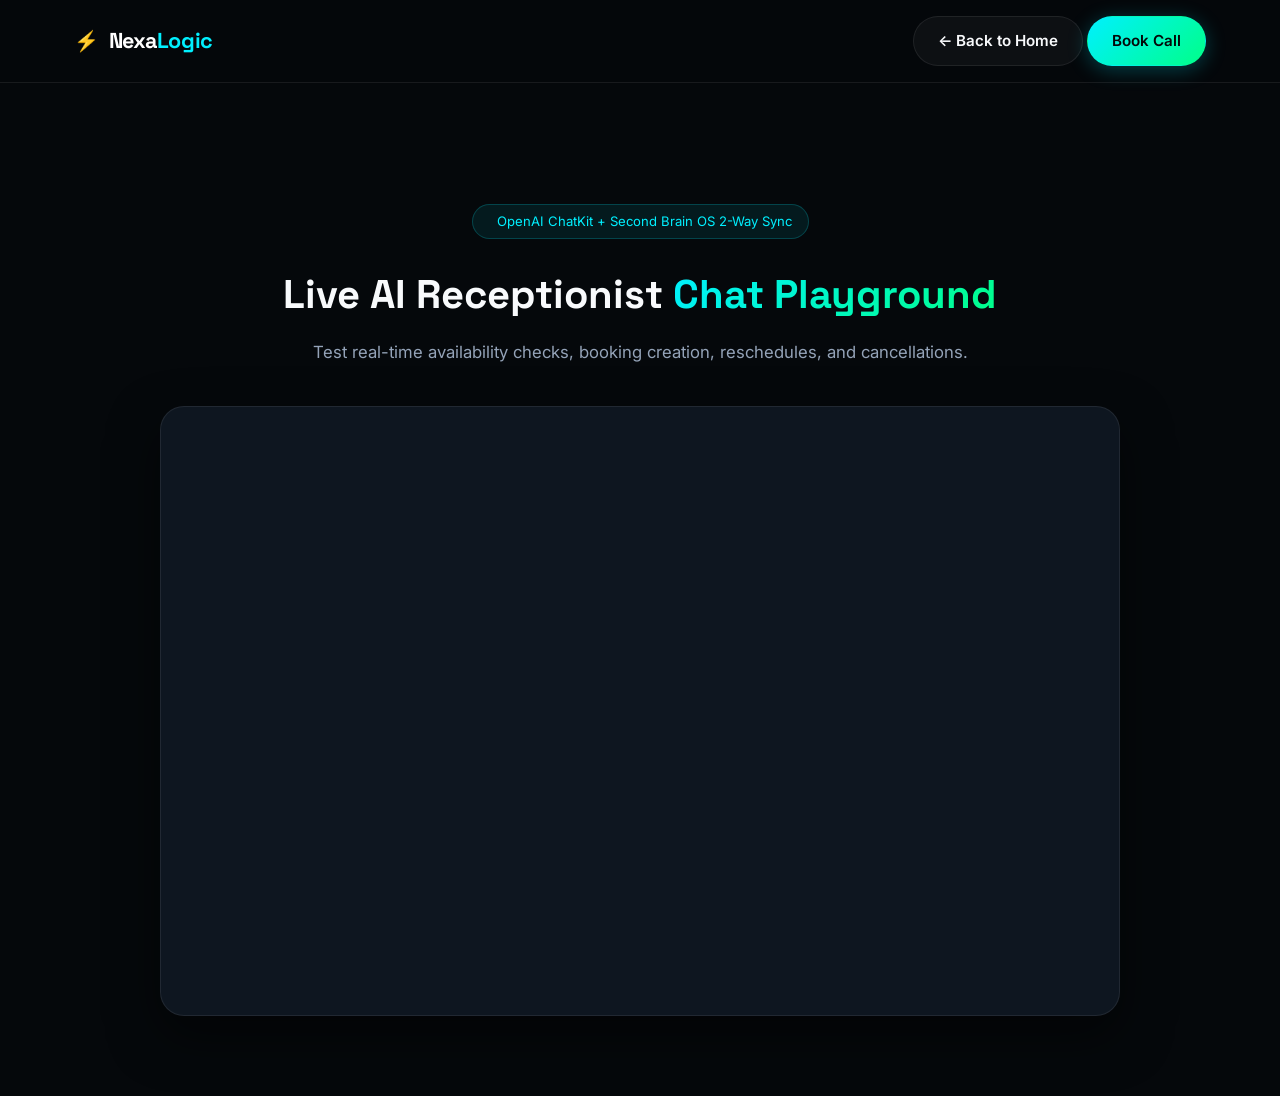
==== chatkit-demo.html @ 4ba169dd "Add files via upload" ====
<!DOCTYPE html>
<html lang="en">
<head>
  <meta charset="UTF-8">
  <meta name="viewport" content="width=device-width, initial-scale=1.0">
  <title>Nexa AI Chatbot Playground — ChatKit Demo</title>
  <link rel="preconnect" href="https://fonts.googleapis.com">
  <link rel="preconnect" href="https://fonts.gstatic.com" crossorigin>
  <link href="https://fonts.googleapis.com/css2?family=Space+Grotesk:wght@500;600;700&family=Inter:wght@400;500;600;700&display=swap" rel="stylesheet">
  <link rel="stylesheet" href="style.css">
  
  <!-- OpenAI ChatKit SDK Script (Official CDN) -->
  <script src="https://cdn.platform.openai.com/deployments/chatkit/chatkit.js" async></script>

  <style>
    .demo-page-container {
      padding: 120px 0 80px;
      max-width: 960px;
      margin: 0 auto;
    }
    .demo-header {
      text-align: center;
      margin-bottom: 40px;
    }
    .demo-header h1 {
      font-family: var(--font-display);
      font-size: 2.5rem;
      margin-bottom: 12px;
    }
    .demo-header p {
      color: var(--text-muted);
      font-size: 1.05rem;
    }
    .chatkit-wrapper {
      background: var(--bg-card);
      border: 1px solid var(--border);
      border-radius: var(--radius-l);
      padding: 24px;
      box-shadow: 0 20px 50px rgba(0, 0, 0, 0.5);
    }
    .key-info-badge {
      display: inline-flex;
      align-items: center;
      gap: 8px;
      background: rgba(0, 240, 255, 0.08);
      border: 1px solid rgba(0, 240, 255, 0.2);
      border-radius: 9999px;
      padding: 6px 16px;
      font-size: 0.82rem;
      color: var(--cyan);
      margin-bottom: 24px;
    }
  </style>
</head>
<body>

  <!-- Topbar -->
  <nav class="topbar">
    <div class="topbar-inner">
      <a href="index.html" class="brand-logo">
        <span class="logo-icon">⚡</span>
        <span class="logo-text">Nexa<span class="logo-accent">Logic</span></span>
      </a>
      <div class="nav-actions">
        <a href="index.html" class="btn btn-secondary">← Back to Home</a>
        <a href="index.html#booking" class="btn btn-primary">Book Call</a>
      </div>
    </div>
  </nav>

  <div class="container demo-page-container">
    <div class="demo-header">
      <div class="key-info-badge">
        <span class="pulse-dot"></span> OpenAI ChatKit + Second Brain OS 2-Way Sync
      </div>
      <h1>Live AI Receptionist <span class="gradient-text">Chat Playground</span></h1>
      <p>Test real-time availability checks, booking creation, reschedules, and cancellations.</p>
    </div>

    <div class="chatkit-wrapper">
      <!-- ChatKit Custom Element -->
      <openai-chatkit
        style="width: 100%; height: 560px; border-radius: 12px; display: block;"
      ></openai-chatkit>
    </div>
  </div>

  <!-- ChatKit Initialization Script -->
  <script>
    // Paste your Public Domain Key from Second Brain OS here:
    const DOMAIN_KEY = 'domain_pk_demo_mode'; 
    const API_URL = 'https://openai.secondbrainos.com/chatkit';

    const customFetch = (url, options = {}) => {
      return fetch(url, {
        ...options,
        headers: {
          ...options.headers,
          'X-Domain-Key': DOMAIN_KEY,
        },
      });
    };

    function initChatKit() {
      const kit = document.querySelector('openai-chatkit');
      if (kit && kit.setOptions) {
        kit.setOptions({
          api: {
            url: API_URL,
            domainKey: DOMAIN_KEY,
            fetch: customFetch,
          },
          theme: {
            colorScheme: 'dark',
            color: {
              accent: { primary: '#00f0ff', level: 2 },
            },
            radius: 'round',
            density: 'spacious',
          },
          startScreen: {
            greeting: 'Hi there! I am your 24/7 AI Receptionist. I can check live schedule openings, book confirmed consults, or answer questions about our automation systems.',
            prompts: [
              { label: '📅 Book a Consultation', prompt: 'I would like to book an appointment', icon: 'calendar' },
              { label: '🕒 Check Available Times', prompt: 'What times are available this week?', icon: 'clock' },
              { label: '🔄 Reschedule Meeting', prompt: 'I need to reschedule my meeting', icon: 'reload' }
            ]
          },
          composer: {
            placeholder: 'Ask about booking or services...'
          }
        });
      } else {
        setTimeout(initChatKit, 50);
      }
    }

    initChatKit();
  </script>

</body>
</html>
---- style.css ----
/* ==========================================================================
   NEXA LOGIC — LUXURY AI AGENCY STYLING SYSTEM
   Modeled after NextOn AI & Zylark Agency
   ========================================================================== */

:root {
  --bg-deep: #05080b;
  --bg-surface: #0a0f15;
  --bg-card: #0e1620;
  --bg-card-hover: #141f2c;
  
  --border: rgba(255, 255, 255, 0.08);
  --border-glow: rgba(0, 210, 255, 0.3);
  
  --cyan: #00f0ff;
  --cyan-soft: rgba(0, 240, 255, 0.12);
  --emerald: #00ff88;
  --emerald-soft: rgba(0, 255, 136, 0.12);
  --blue: #3b82f6;
  --purple: #a855f7;
  --danger: #ff4d4d;
  --danger-soft: rgba(255, 77, 77, 0.1);
  
  --text-primary: #f8fafc;
  --text-muted: #94a3b8;
  --text-dim: #64748b;
  
  --font-display: 'Space Grotesk', -apple-system, BlinkMacSystemFont, sans-serif;
  --font-body: 'Inter', -apple-system, BlinkMacSystemFont, sans-serif;
  
  --radius-s: 8px;
  --radius-m: 16px;
  --radius-l: 24px;
  --ease: cubic-bezier(0.22, 1, 0.36, 1);
}

*, *::before, *::after {
  margin: 0;
  padding: 0;
  box-sizing: border-box;
}

html {
  scroll-behavior: smooth;
}

body {
  background-color: var(--bg-deep);
  color: var(--text-primary);
  font-family: var(--font-body);
  line-height: 1.6;
  -webkit-font-smoothing: antialiased;
  overflow-x: hidden;
}

.container {
  max-width: 1180px;
  margin: 0 auto;
  padding: 0 24px;
}

/* ================= 3D Ambient Glowing Background ================= */
.ambient-bg {
  position: fixed;
  inset: 0;
  pointer-events: none;
  z-index: 0;
  overflow: hidden;
}

.orb {
  position: absolute;
  border-radius: 50%;
  filter: blur(120px);
  opacity: 0.18;
  animation: floatOrb 20s ease-in-out infinite alternate;
}

.orb-1 {
  width: 550px;
  height: 550px;
  background: var(--cyan);
  top: -100px;
  left: -100px;
  animation-duration: 18s;
}

.orb-2 {
  width: 650px;
  height: 650px;
  background: var(--emerald);
  bottom: 15%;
  right: -100px;
  animation-duration: 24s;
  animation-delay: -6s;
}

.orb-3 {
  width: 500px;
  height: 500px;
  background: var(--blue);
  top: 45%;
  left: 35%;
  animation-duration: 22s;
  animation-delay: -10s;
}

@keyframes floatOrb {
  0% { transform: translate3d(0, 0, 0) scale(1); }
  50% { transform: translate3d(60px, 80px, 0) scale(1.15); }
  100% { transform: translate3d(-50px, 120px, 0) scale(0.9); }
}

/* ================= Topbar / Navigation ================= */
.topbar {
  position: sticky;
  top: 0;
  z-index: 100;
  background: rgba(5, 8, 11, 0.85);
  backdrop-filter: blur(16px);
  border-bottom: 1px solid var(--border);
}

.topbar-inner {
  max-width: 1180px;
  margin: 0 auto;
  padding: 16px 24px;
  display: flex;
  justify-content: space-between;
  align-items: center;
}

.brand-logo {
  display: flex;
  align-items: center;
  gap: 10px;
  text-decoration: none;
  font-family: var(--font-display);
  font-weight: 700;
  font-size: 1.35rem;
  color: #fff;
  letter-spacing: -0.02em;
}

.logo-icon {
  color: var(--cyan);
  font-size: 1.25rem;
}

.logo-accent {
  color: var(--cyan);
}

.nav-links {
  display: flex;
  gap: 28px;
}

.nav-links a {
  color: var(--text-muted);
  text-decoration: none;
  font-size: 0.92rem;
  font-weight: 500;
  transition: color 0.2s ease;
}

.nav-links a:hover {
  color: var(--cyan);
}

/* ================= Buttons ================= */
.btn {
  display: inline-flex;
  align-items: center;
  justify-content: center;
  gap: 8px;
  font-family: var(--font-body);
  font-weight: 600;
  font-size: 0.95rem;
  padding: 12px 24px;
  border-radius: 9999px;
  text-decoration: none;
  cursor: pointer;
  border: 1px solid transparent;
  transition: all 0.25s var(--ease);
}

.btn-primary {
  background: linear-gradient(135deg, var(--cyan) 0%, var(--emerald) 100%);
  color: #030708;
  box-shadow: 0 4px 20px rgba(0, 240, 255, 0.25);
}

.btn-primary:hover {
  transform: translateY(-2px);
  box-shadow: 0 6px 28px rgba(0, 240, 255, 0.45);
}

.btn-secondary {
  background: rgba(255, 255, 255, 0.04);
  color: var(--text-primary);
  border: 1px solid var(--border);
}

.btn-secondary:hover {
  border-color: var(--cyan);
  color: var(--cyan);
  transform: translateY(-2px);
}

.btn-large {
  padding: 16px 32px;
  font-size: 1.05rem;
}

.btn-glow {
  position: relative;
}

.full-width {
  width: 100%;
}

/* ================= Hero Section ================= */
.hero {
  position: relative;
  z-index: 1;
  padding: 80px 0 60px;
}

.hero-grid {
  display: grid;
  grid-template-columns: 1.15fr 0.85fr;
  gap: 56px;
  align-items: center;
}

.live-badge {
  display: inline-flex;
  align-items: center;
  gap: 8px;
  background: rgba(0, 240, 255, 0.08);
  border: 1px solid rgba(0, 240, 255, 0.25);
  color: var(--cyan);
  font-family: var(--font-display);
  font-size: 0.85rem;
  font-weight: 600;
  padding: 6px 16px;
  border-radius: 9999px;
  margin-bottom: 24px;
}

.live-dot {
  width: 8px;
  height: 8px;
  background: var(--emerald);
  border-radius: 50%;
  box-shadow: 0 0 8px var(--emerald);
  animation: pulseDot 2s infinite;
}

@keyframes pulseDot {
  0%, 100% { opacity: 1; transform: scale(1); }
  50% { opacity: 0.5; transform: scale(1.3); }
}

.hero-headline {
  font-family: var(--font-display);
  font-size: clamp(2.3rem, 5vw, 3.75rem);
  font-weight: 700;
  line-height: 1.1;
  letter-spacing: -0.03em;
  margin-bottom: 24px;
}

.gradient-text {
  background: linear-gradient(135deg, var(--cyan) 0%, var(--emerald) 100%);
  -webkit-background-clip: text;
  -webkit-text-fill-color: transparent;
}

.hero-subhead {
  font-size: 1.15rem;
  color: var(--text-muted);
  max-width: 580px;
  margin-bottom: 36px;
}

.hero-cta-group {
  display: flex;
  flex-wrap: wrap;
  gap: 16px;
  margin-bottom: 32px;
}

.social-proof-strip {
  display: flex;
  align-items: center;
  gap: 14px;
  font-size: 0.88rem;
  color: var(--text-dim);
}

.avatars {
  display: flex;
  gap: 6px;
}

.avatar-dot {
  width: 12px;
  height: 12px;
  border-radius: 50%;
}

/* Hero Media Card (3D Card & Floating Badges) */
.hero-media-wrapper {
  position: relative;
}

.hero-media-card {
  position: relative;
  background: linear-gradient(160deg, var(--bg-card) 0%, var(--bg-surface) 100%);
  border: 1px solid var(--border);
  border-radius: var(--radius-l);
  padding: 32px 24px;
  box-shadow: 0 24px 60px rgba(0, 0, 0, 0.7), 0 0 40px rgba(0, 240, 255, 0.08);
}

.media-preview-box {
  display: flex;
  flex-direction: column;
  align-items: center;
  gap: 20px;
}

.soundwave-bar {
  display: flex;
  align-items: center;
  gap: 6px;
  height: 36px;
}

.wave-bar {
  width: 4px;
  height: 16px;
  background: var(--cyan);
  border-radius: 4px;
  animation: soundWave 1.2s ease-in-out infinite alternate;
}
.wave-bar:nth-child(2) { animation-delay: 0.2s; height: 28px; background: var(--emerald); }
.wave-bar:nth-child(3) { animation-delay: 0.4s; height: 36px; }
.wave-bar:nth-child(4) { animation-delay: 0.6s; height: 24px; background: var(--emerald); }
.wave-bar:nth-child(5) { animation-delay: 0.8s; height: 18px; }

@keyframes soundWave {
  0% { transform: scaleY(0.4); }
  100% { transform: scaleY(1.2); }
}

.ai-avatar-center {
  position: relative;
}

.avatar-glow {
  position: absolute;
  inset: -15px;
  background: radial-gradient(circle, rgba(0, 240, 255, 0.4), transparent 70%);
  filter: blur(10px);
}

.avatar-circle {
  position: relative;
  width: 72px;
  height: 72px;
  background: var(--bg-card-hover);
  border: 2px solid var(--cyan);
  border-radius: 50%;
  display: flex;
  align-items: center;
  justify-content: center;
  font-size: 2rem;
}

.active-call-dialogue {
  background: rgba(5, 8, 11, 0.7);
  border: 1px solid var(--border);
  border-radius: var(--radius-m);
  padding: 16px;
  text-align: center;
}

.call-badge {
  display: inline-block;
  font-size: 0.78rem;
  font-weight: 600;
  color: var(--emerald);
  margin-bottom: 8px;
  text-transform: uppercase;
}

.call-text {
  font-size: 0.9rem;
  color: var(--text-primary);
  font-style: italic;
}

/* Floating Badges */
.floating-badge {
  position: absolute;
  background: rgba(14, 22, 32, 0.9);
  backdrop-filter: blur(12px);
  border: 1px solid var(--border);
  border-radius: 9999px;
  padding: 8px 16px;
  font-size: 0.82rem;
  font-weight: 600;
  display: flex;
  align-items: center;
  gap: 8px;
  box-shadow: 0 12px 24px rgba(0, 0, 0, 0.6);
  animation: floatCard 4s ease-in-out infinite;
}

.badge-top { top: -14px; left: -20px; }
.badge-right { bottom: 60px; right: -24px; animation-delay: 1.3s; }
.badge-bottom { bottom: -16px; left: 30px; animation-delay: 2.5s; }

.dot-green { width: 7px; height: 7px; background: var(--emerald); border-radius: 50%; box-shadow: 0 0 6px var(--emerald); }
.dot-cyan { width: 7px; height: 7px; background: var(--cyan); border-radius: 50%; box-shadow: 0 0 6px var(--cyan); }
.dot-purple { width: 7px; height: 7px; background: var(--purple); border-radius: 50%; box-shadow: 0 0 6px var(--purple); }

@keyframes floatCard {
  0%, 100% { transform: translateY(0); }
  50% { transform: translateY(-8px); }
}

/* ================= Metrics Ticker ================= */
.metrics-section {
  position: relative;
  z-index: 1;
  border-top: 1px solid var(--border);
  border-bottom: 1px solid var(--border);
  background: rgba(10, 15, 21, 0.6);
  padding: 40px 0;
}

.metrics-grid {
  display: grid;
  grid-template-columns: repeat(4, 1fr);
  gap: 24px;
}

.metric-box {
  text-align: center;
}

.metric-num {
  font-family: var(--font-display);
  font-size: 2.2rem;
  font-weight: 700;
  color: var(--emerald);
  margin-bottom: 4px;
}

.metric-desc {
  font-size: 0.9rem;
  color: var(--text-muted);
}

/* ================= Section Headers ================= */
.section-badge {
  display: inline-flex;
  align-items: center;
  gap: 8px;
  font-family: var(--font-display);
  font-size: 0.8rem;
  font-weight: 600;
  text-transform: uppercase;
  letter-spacing: 0.1em;
  padding: 6px 14px;
  border-radius: 9999px;
  margin-bottom: 16px;
}

.danger-badge { background: var(--danger-soft); color: var(--danger); border: 1px solid rgba(255, 77, 77, 0.2); }
.danger-dot { width: 6px; height: 6px; background: var(--danger); border-radius: 50%; box-shadow: 0 0 6px var(--danger); }

.cyan-badge { background: var(--cyan-soft); color: var(--cyan); border: 1px solid rgba(0, 240, 255, 0.2); }
.cyan-dot { width: 6px; height: 6px; background: var(--cyan); border-radius: 50%; box-shadow: 0 0 6px var(--cyan); }

.purple-badge { background: rgba(168, 85, 247, 0.12); color: var(--purple); border: 1px solid rgba(168, 85, 247, 0.25); }
.purple-dot { width: 6px; height: 6px; background: var(--purple); border-radius: 50%; box-shadow: 0 0 6px var(--purple); }

.green-badge { background: var(--emerald-soft); color: var(--emerald); border: 1px solid rgba(0, 255, 136, 0.25); }
.green-dot { width: 6px; height: 6px; background: var(--emerald); border-radius: 50%; box-shadow: 0 0 6px var(--emerald); }

.section-title {
  font-family: var(--font-display);
  font-size: clamp(2rem, 4vw, 2.75rem);
  font-weight: 700;
  letter-spacing: -0.02em;
  line-height: 1.2;
  margin-bottom: 12px;
}

.section-subtitle {
  font-size: 1.1rem;
  color: var(--text-muted);
  max-width: 640px;
  margin-bottom: 48px;
}

/* ================= Problem Section ================= */
.problem-section {
  position: relative;
  z-index: 1;
  padding: 100px 0;
}

.problem-grid {
  display: grid;
  grid-template-columns: repeat(3, 1fr);
  gap: 24px;
}

.problem-card {
  background: var(--bg-card);
  border: 1px solid var(--border);
  border-left: 3px solid var(--danger);
  border-radius: var(--radius-m);
  padding: 32px 28px;
  transition: transform 0.3s var(--ease), border-color 0.3s ease;
}

.problem-card:hover {
  transform: translateY(-6px);
  border-color: rgba(255, 77, 77, 0.4);
}

.problem-icon {
  font-size: 2rem;
  margin-bottom: 16px;
}

.problem-card h3 {
  font-family: var(--font-display);
  font-size: 1.3rem;
  font-weight: 700;
  margin-bottom: 12px;
}

.problem-card p {
  color: var(--text-muted);
  font-size: 0.95rem;
}

/* ================= Solutions Bento Grid ================= */
.solutions-section {
  position: relative;
  z-index: 1;
  padding: 100px 0;
  background: rgba(10, 15, 21, 0.4);
}

.bento-grid {
  display: grid;
  grid-template-columns: repeat(3, 1fr);
  gap: 24px;
}

.bento-card {
  background: var(--bg-card);
  border: 1px solid var(--border);
  border-radius: var(--radius-l);
  padding: 36px 32px;
  transition: all 0.3s var(--ease);
}

.bento-card:hover {
  transform: translateY(-6px);
  border-color: var(--cyan);
  box-shadow: 0 20px 40px rgba(0, 0, 0, 0.5), 0 0 30px rgba(0, 240, 255, 0.1);
}

.bento-large {
  grid-column: span 2;
  background: linear-gradient(145deg, var(--bg-card) 0%, #121c2a 100%);
  border: 1px solid rgba(0, 240, 255, 0.2);
}

.bento-wide {
  grid-column: span 3;
}

.bento-tag {
  display: inline-block;
  font-size: 0.82rem;
  font-weight: 600;
  color: var(--cyan);
  text-transform: uppercase;
  letter-spacing: 0.05em;
  margin-bottom: 14px;
}

.bento-card h3 {
  font-family: var(--font-display);
  font-size: 1.45rem;
  font-weight: 700;
  margin-bottom: 12px;
}

.bento-card p {
  color: var(--text-muted);
  font-size: 0.98rem;
  line-height: 1.6;
}

.feature-pills {
  display: flex;
  flex-wrap: wrap;
  gap: 10px;
  margin-top: 24px;
}

.feature-pills span {
  background: rgba(255, 255, 255, 0.05);
  border: 1px solid var(--border);
  padding: 6px 14px;
  border-radius: 9999px;
  font-size: 0.85rem;
  font-weight: 500;
  color: var(--text-primary);
}

/* ================= Interactive Demo Section ================= */
.demo-section {
  position: relative;
  z-index: 1;
  padding: 100px 0;
}

.demo-widget-card {
  background: var(--bg-card);
  border: 1px solid var(--border);
  border-radius: var(--radius-l);
  overflow: hidden;
  box-shadow: 0 24px 60px rgba(0, 0, 0, 0.8);
}

.demo-tabs {
  display: flex;
  border-bottom: 1px solid var(--border);
  background: rgba(5, 8, 11, 0.7);
}

.demo-tab {
  flex: 1;
  padding: 18px 24px;
  background: none;
  border: none;
  color: var(--text-muted);
  font-family: var(--font-display);
  font-weight: 600;
  font-size: 1rem;
  cursor: pointer;
  transition: all 0.2s ease;
}

.demo-tab.active {
  color: var(--cyan);
  background: rgba(0, 240, 255, 0.06);
  border-bottom: 2px solid var(--cyan);
}

.demo-view {
  display: none;
  padding: 40px;
}

.demo-view.active {
  display: block;
}

/* Voice Simulation Box */
.voice-sim-box {
  display: flex;
  flex-direction: column;
  align-items: center;
  gap: 28px;
}

.pulse-visualizer {
  position: relative;
  width: 140px;
  height: 140px;
  display: flex;
  align-items: center;
  justify-content: center;
}

.mic-icon {
  position: relative;
  z-index: 2;
  font-size: 3rem;
}

.ring {
  position: absolute;
  border: 2px solid var(--cyan);
  border-radius: 50%;
  animation: pulseRing 3s ease-out infinite;
}

.r1 { width: 80px; height: 80px; animation-delay: 0s; }
.r2 { width: 110px; height: 110px; animation-delay: 0.8s; border-color: var(--emerald); }
.voice-audio-badge {
  font-size: 0.82rem;
  color: var(--text-dim);
  display: flex;
  align-items: center;
  gap: 8px;
  margin: 10px 0 16px;
}

.voice-quick-prompts {
  display: flex;
  flex-wrap: wrap;
  justify-content: center;
  gap: 8px;
  max-width: 680px;
  margin-bottom: 20px;
  background: rgba(10, 16, 26, 0.6);
  border: 1px dashed var(--border);
  border-radius: var(--radius-m);
  padding: 14px;
}

.voice-quick-prompts .prompt-label {
  width: 100%;
  font-size: 0.78rem;
  text-transform: uppercase;
  letter-spacing: 0.05em;
  color: var(--cyan);
  margin-bottom: 4px;
  font-weight: 600;
}

.voice-prompt-btn {
  background: var(--bg-surface);
  border: 1px solid var(--border);
  color: var(--text-muted);
  border-radius: 9999px;
  padding: 6px 14px;
  font-size: 0.84rem;
  cursor: pointer;
  transition: var(--transition);
}

.voice-prompt-btn:hover {
  background: rgba(0, 240, 255, 0.1);
  border-color: var(--cyan);
  color: #fff;
  transform: translateY(-1px);
}

.active-call {
  background: #ef4444 !important;
  box-shadow: 0 0 20px rgba(239, 68, 68, 0.5) !important;
  border-color: #ef4444 !important;
}

.pulse-visualizer.speaking .ring {
  animation-duration: 1.2s !important;
  border-color: var(--cyan) !important;
  border-width: 3px !important;
}

.ai-msg {
  color: var(--cyan);
  line-height: 1.6;
}

/* Chat Simulation Box */
.chat-window {
  height: 260px;
  overflow-y: auto;
  background: var(--bg-surface);
  border: 1px solid var(--border);
  border-radius: var(--radius-m);
  padding: 20px;
  display: flex;
  flex-direction: column;
  gap: 14px;
  margin-bottom: 16px;
}

.chat-bubble {
  max-width: 80%;
  padding: 12px 18px;
  border-radius: 14px;
  font-size: 0.95rem;
  line-height: 1.5;
}

.chat-bubble.bot {
  align-self: flex-start;
  background: var(--bg-card-hover);
  color: var(--text-primary);
  border: 1px solid var(--border);
}

.chat-bubble.user {
  align-self: flex-end;
  background: linear-gradient(135deg, var(--cyan) 0%, var(--blue) 100%);
  color: #030708;
  font-weight: 500;
}

.chat-input-bar {
  display: flex;
  gap: 12px;
}

.chat-input-bar input {
  flex: 1;
  background: var(--bg-surface);
  border: 1px solid var(--border);
  border-radius: 9999px;
  padding: 14px 22px;
  color: #fff;
  font-family: var(--font-body);
  font-size: 0.95rem;
  outline: none;
}

.chat-input-bar input:focus {
  border-color: var(--cyan);
}

.btn-send {
  background: var(--cyan);
  color: #030708;
  font-weight: 700;
  border: none;
  border-radius: 9999px;
  padding: 0 24px;
  cursor: pointer;
  transition: transform 0.2s ease;
}

.btn-send:hover {
  transform: scale(1.05);
}

/* ================= ROI Calculator ================= */
.calc-section {
  position: relative;
  z-index: 1;
  padding: 100px 0;
  background: rgba(10, 15, 21, 0.4);
}

.calc-card {
  background: var(--bg-card);
  border: 1px solid var(--border);
  border-radius: var(--radius-l);
  padding: 40px;
  display: grid;
  grid-template-columns: 1.2fr 0.8fr;
  gap: 48px;
  align-items: center;
}

.calc-group {
  margin-bottom: 28px;
}

.calc-label-row {
  display: flex;
  justify-content: space-between;
  margin-bottom: 12px;
  font-weight: 600;
}

.calc-highlight {
  color: var(--cyan);
  font-family: var(--font-display);
  font-size: 1.15rem;
}

input[type="range"] {
  width: 100%;
  accent-color: var(--cyan);
  cursor: pointer;
}

.calc-results {
  display: flex;
  flex-direction: column;
  gap: 20px;
}

.result-item {
  background: var(--bg-surface);
  border: 1px solid var(--border);
  border-radius: var(--radius-m);
  padding: 20px;
  text-align: center;
}

.highlight-box {
  border-color: rgba(0, 255, 136, 0.3);
  background: rgba(0, 255, 136, 0.05);
}

.result-label {
  font-size: 0.88rem;
  color: var(--text-muted);
  margin-bottom: 6px;
}

.result-number {
  font-family: var(--font-display);
  font-size: 2rem;
  font-weight: 700;
}

.text-danger { color: var(--danger); }
.text-emerald { color: var(--emerald); }

/* ================= How It Works / Process Section ================= */
.process-section {
  position: relative;
  z-index: 1;
  padding: 100px 0;
}

.process-grid {
  display: grid;
  grid-template-columns: repeat(3, 1fr);
  gap: 24px;
  margin-bottom: 48px;
}

.process-card {
  background: var(--bg-card);
  border: 1px solid var(--border);
  border-radius: var(--radius-l);
  padding: 40px 32px;
  position: relative;
  transition: transform 0.3s var(--ease), border-color 0.3s ease;
}

.process-card:hover {
  transform: translateY(-6px);
  border-color: var(--cyan);
}

.step-num {
  font-family: var(--font-display);
  font-size: 2.5rem;
  font-weight: 800;
  color: var(--cyan);
  opacity: 0.85;
  margin-bottom: 16px;
}

.process-card h3 {
  font-family: var(--font-display);
  font-size: 1.35rem;
  font-weight: 700;
  margin-bottom: 12px;
}

.process-card p {
  color: var(--text-muted);
  font-size: 0.95rem;
  line-height: 1.6;
}

.process-cta-banner {
  background: linear-gradient(135deg, #0d1724 0%, var(--bg-card) 100%);
  border: 1px solid var(--border-glow);
  border-radius: var(--radius-l);
  padding: 40px;
  display: flex;
  justify-content: space-between;
  align-items: center;
  gap: 24px;
  box-shadow: 0 20px 50px rgba(0, 240, 255, 0.1);
}

.process-cta-banner h3 {
  font-family: var(--font-display);
  font-size: 1.5rem;
  margin-bottom: 8px;
}

.process-cta-banner p {
  color: var(--text-muted);
  font-size: 0.95rem;
}

@media (max-width: 992px) {
  .process-grid { grid-template-columns: 1fr; }
  .process-cta-banner { flex-direction: column; text-align: center; }
}


/* ================= Booking Section (Calendly Embed) ================= */
.booking-section {
  position: relative;
  z-index: 1;
  padding: 100px 0 120px;
}

.text-center {
  text-align: center;
}

.center-margin {
  margin-left: auto;
  margin-right: auto;
}

.calendly-embed-container {
  background: var(--bg-card);
  border: 1px solid var(--border-glow);
  border-radius: var(--radius-l);
  box-shadow: 0 24px 60px rgba(0, 0, 0, 0.8), 0 0 30px rgba(0, 240, 255, 0.1);
  overflow: hidden;
  margin-bottom: 32px;
}

.booking-guarantee-strip {
  display: flex;
  justify-content: center;
  flex-wrap: wrap;
  gap: 32px;
  padding: 16px;
  background: rgba(10, 15, 22, 0.6);
  border: 1px solid var(--border);
  border-radius: 9999px;
  max-width: 820px;
  margin: 0 auto;
}

.guarantee-item {
  display: flex;
  align-items: center;
  gap: 8px;
  font-size: 0.88rem;
  font-weight: 500;
  color: var(--text-primary);
}

.g-icon {
  font-size: 1rem;
}


/* ================= Footer ================= */
.footer {
  position: relative;
  z-index: 1;
  border-top: 1px solid var(--border);
  background: #030508;
  padding: 64px 0 32px;
}

.footer-grid {
  display: grid;
  grid-template-columns: 2fr 1fr 1fr;
  gap: 48px;
  margin-bottom: 48px;
}

.footer-brand p {
  color: var(--text-muted);
  font-size: 0.9rem;
  margin-top: 14px;
  max-width: 380px;
}

.footer-nav, .footer-contact {
  display: flex;
  flex-direction: column;
  gap: 12px;
}

.footer-nav h4, .footer-contact h4 {
  font-family: var(--font-display);
  font-size: 1rem;
  color: #fff;
  margin-bottom: 6px;
}

.footer-nav a {
  color: var(--text-muted);
  text-decoration: none;
  font-size: 0.9rem;
}

.footer-nav a:hover {
  color: var(--cyan);
}

.footer-contact p {
  color: var(--text-muted);
  font-size: 0.9rem;
}

.footer-bottom {
  display: flex;
  justify-content: space-between;
  align-items: center;
  border-top: 1px solid var(--border);
  padding-top: 24px;
  font-size: 0.85rem;
  color: var(--text-dim);
}

.legal-links {
  display: flex;
  gap: 20px;
}

.legal-links a {
  color: var(--text-dim);
  text-decoration: none;
}

/* ================= Responsive Breakpoints ================= */
@media (max-width: 992px) {
  .hero-grid { grid-template-columns: 1fr; gap: 40px; }
  .problem-grid, .pricing-grid { grid-template-columns: 1fr; }
  .bento-grid { grid-template-columns: 1fr; }
  .bento-large, .bento-wide { grid-column: span 1; }
  .metrics-grid { grid-template-columns: 1fr 1fr; }
  .calc-card { grid-template-columns: 1fr; }
  .booking-card-wrapper { grid-template-columns: 1fr; padding: 32px; }
}

@media (max-width: 640px) {
  .nav-links { display: none; }
  .form-row { grid-template-columns: 1fr; }
  .footer-grid { grid-template-columns: 1fr; }
  .footer-bottom { flex-direction: column; gap: 12px; }
}

/* ================= FLOATING AI AUTO-AGENT WIDGET ================= */
.floating-ai-widget {
  position: fixed;
  bottom: 28px;
  right: 28px;
  z-index: 9999;
}

.ai-launcher {
  position: relative;
  display: flex;
  align-items: center;
  gap: 10px;
  background: linear-gradient(135deg, #0e1a26 0%, #081018 100%);
  border: 1px solid var(--border-glow);
  color: #fff;
  font-family: var(--font-display);
  font-weight: 600;
  font-size: 0.92rem;
  padding: 12px 20px;
  border-radius: 9999px;
  cursor: pointer;
  box-shadow: 0 10px 30px rgba(0, 0, 0, 0.6), 0 0 20px rgba(0, 240, 255, 0.2);
  transition: all 0.25s var(--ease);
}

.ai-launcher:hover {
  transform: translateY(-3px) scale(1.03);
  border-color: var(--cyan);
  box-shadow: 0 15px 35px rgba(0, 0, 0, 0.8), 0 0 30px rgba(0, 240, 255, 0.4);
}

.launcher-icon {
  font-size: 1.3rem;
}

.launcher-online-dot {
  width: 8px;
  height: 8px;
  background: var(--emerald);
  border-radius: 50%;
  box-shadow: 0 0 8px var(--emerald);
}

.launcher-pulse {
  position: absolute;
  inset: -4px;
  border: 1px solid var(--cyan);
  border-radius: 9999px;
  opacity: 0.6;
  animation: launcherGlow 2.5s infinite;
}

@keyframes launcherGlow {
  0% { transform: scale(0.95); opacity: 0.8; }
  50% { transform: scale(1.08); opacity: 0; }
  100% { transform: scale(0.95); opacity: 0; }
}

/* Chat Drawer Modal */
.ai-chat-drawer {
  position: absolute;
  bottom: 64px;
  right: 0;
  width: 380px;
  height: 520px;
  background: rgba(10, 15, 22, 0.95);
  backdrop-filter: blur(20px);
  border: 1px solid var(--border-glow);
  border-radius: var(--radius-l);
  box-shadow: 0 24px 60px rgba(0, 0, 0, 0.85), 0 0 40px rgba(0, 240, 255, 0.15);
  display: flex;
  flex-direction: column;
  overflow: hidden;
  animation: slideUpModal 0.3s var(--ease);
}

@keyframes slideUpModal {
  from { opacity: 0; transform: translateY(20px) scale(0.96); }
  to { opacity: 1; transform: translateY(0) scale(1); }
}

.drawer-header {
  padding: 16px 20px;
  background: rgba(5, 8, 12, 0.9);
  border-bottom: 1px solid var(--border);
  display: flex;
  justify-content: space-between;
  align-items: center;
}

.drawer-agent-info {
  display: flex;
  align-items: center;
  gap: 12px;
}

.agent-avatar {
  width: 38px;
  height: 38px;
  background: linear-gradient(135deg, var(--cyan), var(--blue));
  color: #030708;
  font-weight: 800;
  border-radius: 50%;
  display: flex;
  align-items: center;
  justify-content: center;
  font-size: 1.1rem;
}

.drawer-agent-info h4 {
  font-family: var(--font-display);
  font-size: 0.98rem;
  color: #fff;
}

.agent-status {
  font-size: 0.78rem;
  color: var(--emerald);
  font-weight: 500;
}

.drawer-close-btn {
  background: none;
  border: none;
  color: var(--text-dim);
  font-size: 1.1rem;
  cursor: pointer;
  padding: 4px;
  transition: color 0.2s ease;
}

.drawer-close-btn:hover {
  color: #fff;
}

.drawer-messages {
  flex: 1;
  padding: 20px;
  overflow-y: auto;
  display: flex;
  flex-direction: column;
  gap: 12px;
}

.drawer-bubble {
  max-width: 85%;
  padding: 10px 16px;
  border-radius: 14px;
  font-size: 0.88rem;
  line-height: 1.45;
}

.drawer-bubble.bot {
  align-self: flex-start;
  background: var(--bg-card);
  border: 1px solid var(--border);
  color: var(--text-primary);
}

.drawer-bubble.user {
  align-self: flex-end;
  background: linear-gradient(135deg, var(--cyan) 0%, var(--emerald) 100%);
  color: #030708;
  font-weight: 600;
}

.quick-chips {
  padding: 8px 16px;
  display: flex;
  gap: 8px;
  overflow-x: auto;
  border-top: 1px solid var(--border);
  background: rgba(5, 8, 12, 0.4);
}

.quick-chips button {
  background: rgba(255, 255, 255, 0.05);
  border: 1px solid var(--border);
  color: var(--text-muted);
  font-size: 0.78rem;
  font-weight: 500;
  padding: 6px 12px;
  border-radius: 9999px;
  white-space: nowrap;
  cursor: pointer;
  transition: all 0.2s ease;
}

.quick-chips button:hover {
  border-color: var(--cyan);
  color: var(--cyan);
  background: rgba(0, 240, 255, 0.08);
}

.drawer-input-area {
  padding: 14px 16px;
  background: rgba(5, 8, 12, 0.9);
  border-top: 1px solid var(--border);
  display: flex;
  gap: 10px;
}

.drawer-input-area input {
  flex: 1;
  background: var(--bg-card);
  border: 1px solid var(--border);
  border-radius: 9999px;
  padding: 10px 18px;
  color: #fff;
  font-size: 0.88rem;
  outline: none;
}

.drawer-input-area input:focus {
  border-color: var(--cyan);
}

.drawer-send-btn {
  width: 40px;
  height: 40px;
  background: var(--cyan);
  color: #030708;
  border: none;
  border-radius: 50%;
  display: flex;
  align-items: center;
  justify-content: center;
  cursor: pointer;
  transition: transform 0.2s ease;
}

.drawer-send-btn:hover {
  transform: scale(1.08);
}

@media (max-width: 480px) {
  .ai-chat-drawer {
    width: calc(100vw - 32px);
    right: -12px;
    height: 480px;
  }
}
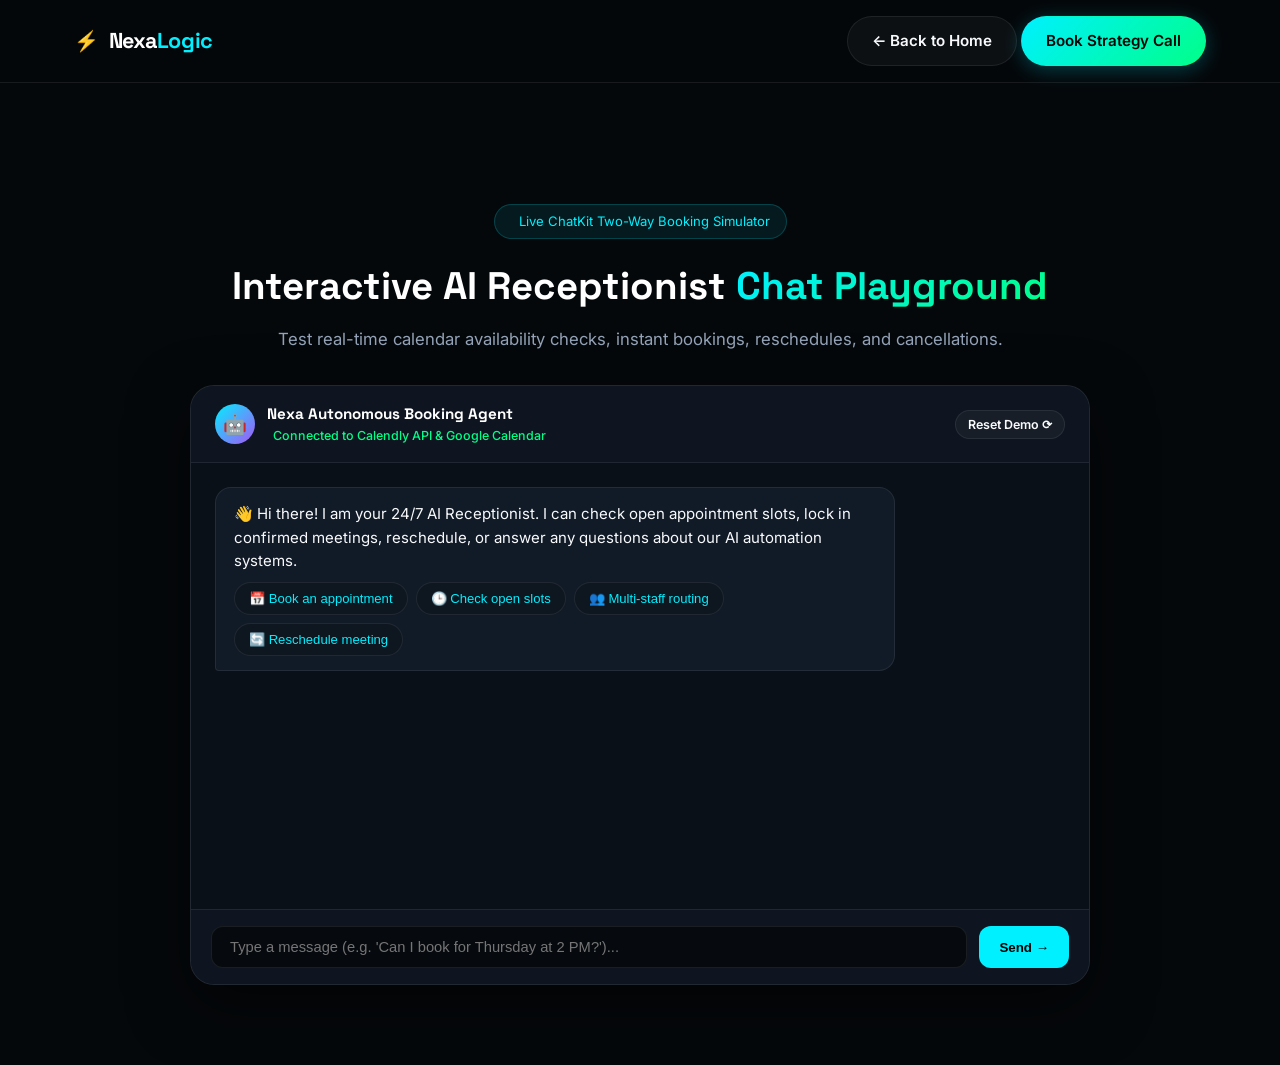
==== commit ded62c66: "Add files via upload" ====
--- a/chatkit-demo.html
+++ b/chatkit-demo.html
@@ -3,40 +3,31 @@
 <head>
   <meta charset="UTF-8">
   <meta name="viewport" content="width=device-width, initial-scale=1.0">
-  <title>Nexa AI Chatbot Playground — ChatKit Demo</title>
+  <title>Nexa AI Chatbot Playground — Live Interactive Demo</title>
   <link rel="preconnect" href="https://fonts.googleapis.com">
   <link rel="preconnect" href="https://fonts.gstatic.com" crossorigin>
   <link href="https://fonts.googleapis.com/css2?family=Space+Grotesk:wght@500;600;700&family=Inter:wght@400;500;600;700&display=swap" rel="stylesheet">
   <link rel="stylesheet" href="style.css">
-  
-  <!-- OpenAI ChatKit SDK Script (Official CDN) -->
-  <script src="https://cdn.platform.openai.com/deployments/chatkit/chatkit.js" async></script>
 
   <style>
     .demo-page-container {
       padding: 120px 0 80px;
-      max-width: 960px;
+      max-width: 900px;
       margin: 0 auto;
     }
     .demo-header {
       text-align: center;
-      margin-bottom: 40px;
+      margin-bottom: 32px;
     }
     .demo-header h1 {
       font-family: var(--font-display);
-      font-size: 2.5rem;
-      margin-bottom: 12px;
+      font-size: 2.4rem;
+      margin-bottom: 10px;
+      color: #fff;
     }
     .demo-header p {
       color: var(--text-muted);
       font-size: 1.05rem;
-    }
-    .chatkit-wrapper {
-      background: var(--bg-card);
-      border: 1px solid var(--border);
-      border-radius: var(--radius-l);
-      padding: 24px;
-      box-shadow: 0 20px 50px rgba(0, 0, 0, 0.5);
     }
     .key-info-badge {
       display: inline-flex;
@@ -48,7 +39,187 @@
       padding: 6px 16px;
       font-size: 0.82rem;
       color: var(--cyan);
-      margin-bottom: 24px;
+      margin-bottom: 16px;
+    }
+
+    /* Live ChatKit Simulated UI */
+    .chatkit-frame {
+      background: var(--bg-card);
+      border: 1px solid var(--border);
+      border-radius: var(--radius-l);
+      box-shadow: 0 20px 60px rgba(0, 0, 0, 0.6);
+      display: flex;
+      flex-direction: column;
+      height: 600px;
+      overflow: hidden;
+      position: relative;
+    }
+
+    .chatkit-topbar {
+      padding: 16px 24px;
+      background: rgba(14, 22, 32, 0.95);
+      border-bottom: 1px solid var(--border);
+      display: flex;
+      justify-content: space-between;
+      align-items: center;
+    }
+
+    .agent-profile {
+      display: flex;
+      align-items: center;
+      gap: 12px;
+    }
+
+    .agent-avatar {
+      width: 40px;
+      height: 40px;
+      background: linear-gradient(135deg, var(--cyan), var(--purple));
+      border-radius: 50%;
+      display: flex;
+      align-items: center;
+      justify-content: center;
+      font-size: 1.2rem;
+    }
+
+    .agent-meta h4 {
+      font-size: 0.95rem;
+      margin: 0;
+      color: #fff;
+      font-family: var(--font-display);
+    }
+
+    .agent-status {
+      font-size: 0.78rem;
+      color: var(--emerald);
+      display: flex;
+      align-items: center;
+      gap: 6px;
+    }
+
+    .chatkit-body {
+      flex: 1;
+      padding: 24px;
+      overflow-y: auto;
+      display: flex;
+      flex-direction: column;
+      gap: 16px;
+      background: rgba(7, 11, 16, 0.5);
+    }
+
+    .chat-bubble {
+      max-width: 80%;
+      padding: 14px 18px;
+      border-radius: 16px;
+      font-size: 0.94rem;
+      line-height: 1.55;
+      animation: fadeIn 0.3s ease;
+    }
+
+    .chat-bubble.bot {
+      background: rgba(18, 28, 42, 0.9);
+      border: 1px solid var(--border);
+      color: var(--text-primary);
+      border-bottom-left-radius: 4px;
+      align-self: flex-start;
+    }
+
+    .chat-bubble.user {
+      background: linear-gradient(135deg, rgba(0, 240, 255, 0.2), rgba(124, 58, 237, 0.2));
+      border: 1px solid rgba(0, 240, 255, 0.4);
+      color: #fff;
+      border-bottom-right-radius: 4px;
+      align-self: flex-end;
+    }
+
+    .quick-starters {
+      display: flex;
+      flex-wrap: wrap;
+      gap: 8px;
+      margin-top: 10px;
+    }
+
+    .starter-btn {
+      background: rgba(14, 22, 32, 0.8);
+      border: 1px solid var(--border);
+      color: var(--cyan);
+      padding: 8px 14px;
+      border-radius: 9999px;
+      font-size: 0.82rem;
+      cursor: pointer;
+      transition: var(--transition);
+      display: flex;
+      align-items: center;
+      gap: 6px;
+    }
+
+    .starter-btn:hover {
+      background: rgba(0, 240, 255, 0.15);
+      border-color: var(--cyan);
+      transform: translateY(-1px);
+    }
+
+    .slot-grid {
+      display: grid;
+      grid-template-columns: repeat(auto-fill, minmax(130px, 1fr));
+      gap: 8px;
+      margin-top: 12px;
+    }
+
+    .slot-pill {
+      background: rgba(0, 240, 255, 0.08);
+      border: 1px solid rgba(0, 240, 255, 0.3);
+      color: #fff;
+      padding: 8px 12px;
+      border-radius: 8px;
+      text-align: center;
+      font-size: 0.84rem;
+      cursor: pointer;
+      transition: var(--transition);
+    }
+
+    .slot-pill:hover {
+      background: var(--cyan);
+      color: #000;
+      font-weight: 600;
+    }
+
+    .chatkit-composer {
+      padding: 16px 20px;
+      background: rgba(14, 22, 32, 0.95);
+      border-top: 1px solid var(--border);
+      display: flex;
+      gap: 12px;
+    }
+
+    .chatkit-composer input {
+      flex: 1;
+      background: rgba(5, 8, 11, 0.8);
+      border: 1px solid var(--border);
+      border-radius: 12px;
+      padding: 12px 18px;
+      color: #fff;
+      font-size: 0.92rem;
+      outline: none;
+    }
+
+    .chatkit-composer input:focus {
+      border-color: var(--cyan);
+    }
+
+    .chatkit-composer button {
+      background: var(--cyan);
+      color: #000;
+      font-weight: 700;
+      border: none;
+      border-radius: 12px;
+      padding: 0 20px;
+      cursor: pointer;
+      transition: var(--transition);
+    }
+
+    .chatkit-composer button:hover {
+      box-shadow: 0 0 16px rgba(0, 240, 255, 0.5);
+      transform: scale(1.02);
     }
   </style>
 </head>
@@ -63,7 +234,7 @@
       </a>
       <div class="nav-actions">
         <a href="index.html" class="btn btn-secondary">← Back to Home</a>
-        <a href="index.html#booking" class="btn btn-primary">Book Call</a>
+        <a href="index.html#booking" class="btn btn-primary">Book Strategy Call</a>
       </div>
     </div>
   </nav>
@@ -71,71 +242,137 @@
   <div class="container demo-page-container">
     <div class="demo-header">
       <div class="key-info-badge">
-        <span class="pulse-dot"></span> OpenAI ChatKit + Second Brain OS 2-Way Sync
-      </div>
-      <h1>Live AI Receptionist <span class="gradient-text">Chat Playground</span></h1>
-      <p>Test real-time availability checks, booking creation, reschedules, and cancellations.</p>
+        <span class="pulse-dot"></span> Live ChatKit Two-Way Booking Simulator
+      </div>
+      <h1>Interactive AI Receptionist <span class="gradient-text">Chat Playground</span></h1>
+      <p>Test real-time calendar availability checks, instant bookings, reschedules, and cancellations.</p>
     </div>
 
-    <div class="chatkit-wrapper">
-      <!-- ChatKit Custom Element -->
-      <openai-chatkit
-        style="width: 100%; height: 560px; border-radius: 12px; display: block;"
-      ></openai-chatkit>
+    <!-- Live Interactive ChatKit Frame -->
+    <div class="chatkit-frame">
+      <div class="chatkit-topbar">
+        <div class="agent-profile">
+          <div class="agent-avatar">🤖</div>
+          <div class="agent-meta">
+            <h4>Nexa Autonomous Booking Agent</h4>
+            <div class="agent-status"><span class="pulse-dot" style="background:#22c55e;"></span> Connected to Calendly API & Google Calendar</div>
+          </div>
+        </div>
+        <button class="btn btn-secondary" style="padding: 6px 12px; font-size: 0.78rem;" onclick="resetChat()">Reset Demo ⟳</button>
+      </div>
+
+      <div id="chatkit-messages" class="chatkit-body">
+        <div class="chat-bubble bot">
+          👋 Hi there! I am your 24/7 AI Receptionist. I can check open appointment slots, lock in confirmed meetings, reschedule, or answer any questions about our AI automation systems.
+          
+          <div class="quick-starters">
+            <button class="starter-btn" onclick="handleQuickClick('📅 Book an appointment')">📅 Book an appointment</button>
+            <button class="starter-btn" onclick="handleQuickClick('🕒 What times are available this week?')">🕒 Check open slots</button>
+            <button class="starter-btn" onclick="handleQuickClick('👥 Can you route to multiple doctors/specialists?')">👥 Multi-staff routing</button>
+            <button class="starter-btn" onclick="handleQuickClick('🔄 I need to reschedule my meeting')">🔄 Reschedule meeting</button>
+          </div>
+        </div>
+      </div>
+
+      <div class="chatkit-composer">
+        <input type="text" id="playground-input" placeholder="Type a message (e.g. 'Can I book for Thursday at 2 PM?')..." onkeydown="if(event.key==='Enter') sendPlaygroundMsg()">
+        <button onclick="sendPlaygroundMsg()">Send →</button>
+      </div>
     </div>
   </div>
 
-  <!-- ChatKit Initialization Script -->
   <script>
-    // Paste your Public Domain Key from Second Brain OS here:
-    const DOMAIN_KEY = 'domain_pk_demo_mode'; 
-    const API_URL = 'https://openai.secondbrainos.com/chatkit';
-
-    const customFetch = (url, options = {}) => {
-      return fetch(url, {
-        ...options,
-        headers: {
-          ...options.headers,
-          'X-Domain-Key': DOMAIN_KEY,
-        },
-      });
-    };
-
-    function initChatKit() {
-      const kit = document.querySelector('openai-chatkit');
-      if (kit && kit.setOptions) {
-        kit.setOptions({
-          api: {
-            url: API_URL,
-            domainKey: DOMAIN_KEY,
-            fetch: customFetch,
-          },
-          theme: {
-            colorScheme: 'dark',
-            color: {
-              accent: { primary: '#00f0ff', level: 2 },
-            },
-            radius: 'round',
-            density: 'spacious',
-          },
-          startScreen: {
-            greeting: 'Hi there! I am your 24/7 AI Receptionist. I can check live schedule openings, book confirmed consults, or answer questions about our automation systems.',
-            prompts: [
-              { label: '📅 Book a Consultation', prompt: 'I would like to book an appointment', icon: 'calendar' },
-              { label: '🕒 Check Available Times', prompt: 'What times are available this week?', icon: 'clock' },
-              { label: '🔄 Reschedule Meeting', prompt: 'I need to reschedule my meeting', icon: 'reload' }
-            ]
-          },
-          composer: {
-            placeholder: 'Ask about booking or services...'
-          }
-        });
-      } else {
-        setTimeout(initChatKit, 50);
-      }
-    }
-
-    initChatKit();
+    const msgBox = document.getElementById('chatkit-messages');
+
+    function appendBubble(sender, text) {
+      const b = document.createElement('div');
+      b.className = `chat-bubble ${sender}`;
+      b.innerHTML = text;
+      msgBox.appendChild(b);
+      msgBox.scrollTop = msgBox.scrollHeight;
+    }
+
+    function handleQuickClick(text) {
+      appendBubble('user', text);
+      processAIResponse(text);
+    }
+
+    function sendPlaygroundMsg() {
+      const input = document.getElementById('playground-input');
+      const text = input.value.trim();
+      if (!text) return;
+      input.value = '';
+      appendBubble('user', text);
+      processAIResponse(text);
+    }
+
+    function processAIResponse(userText) {
+      const lower = userText.toLowerCase();
+
+      setTimeout(() => {
+        if (lower.includes('book') || lower.includes('schedule') || lower.includes('appointment')) {
+          appendBubble('bot', `
+            ⚙️ <em>Executing tool: <code>getCalendlyAvailability(start="Today", multi_day=true)</code></em>...<br><br>
+            Here are the next available consultation openings directly on our calendar:
+            <div class="slot-grid">
+              <div class="slot-pill" onclick="bookSpecificSlot('Thursday at 10:30 AM')">📅 Thu, 10:30 AM</div>
+              <div class="slot-pill" onclick="bookSpecificSlot('Thursday at 2:00 PM')">📅 Thu, 2:00 PM</div>
+              <div class="slot-pill" onclick="bookSpecificSlot('Friday at 11:00 AM')">📅 Fri, 11:00 AM</div>
+              <div class="slot-pill" onclick="bookSpecificSlot('Friday at 3:30 PM')">📅 Fri, 3:30 PM</div>
+            </div>
+            <br>Click any slot above or type your preferred time!
+          `);
+        } else if (lower.includes('available') || lower.includes('open') || lower.includes('time')) {
+          appendBubble('bot', `
+            I have 4 open slots this week synchronized across our Google Calendar:<br>
+            • <strong>Thursday:</strong> 10:30 AM & 2:00 PM<br>
+            • <strong>Friday:</strong> 11:00 AM & 3:30 PM<br><br>
+            Would you like me to reserve one of these for you?
+          `);
+        } else if (lower.includes('specialist') || lower.includes('doctor') || lower.includes('route')) {
+          appendBubble('bot', `
+            Yes! I use semantic intent matching to route callers and chat visitors to the exact right specialist (e.g. Dr. Sarah for Injectables vs Jessica for Laser Treatment). I automatically check the specific specialist's calendar.
+          `);
+        } else if (lower.includes('reschedule') || lower.includes('move') || lower.includes('change')) {
+          appendBubble('bot', `
+            ⚙️ <em>Executing tool: <code>updateCalendlyMeeting()</code></em>...<br><br>
+            I can move your appointment seamlessly. What is the email address associated with your original booking, and what new day works best for you?
+          `);
+        } else {
+          appendBubble('bot', `
+            I can help you schedule, check live availability, or answer any technical questions about integrating AI agents with your CRM. Would you like to reserve a 1-on-1 strategy call with our engineering team?
+          `);
+        }
+      }, 500);
+    }
+
+    function bookSpecificSlot(slot) {
+      appendBubble('user', `I would like to book ${slot}`);
+      setTimeout(() => {
+        appendBubble('bot', `
+          ✅ <strong>Confirmed!</strong><br>
+          ⚙️ <em>Executed tool: <code>createCalendlyContactMeeting(time="${slot}", format="E.164")</code></em><br><br>
+          Your 15-minute Strategy Call is locked in for <strong>${slot}</strong>.<br>
+          • 📅 Calendar invite sent to your Google Calendar<br>
+          • 🔔 Notification dispatched to CRM pipeline
+        `);
+      }, 600);
+    }
+
+    function resetChat() {
+      msgBox.innerHTML = `
+        <div class="chat-bubble bot">
+          👋 Hi there! I am your 24/7 AI Receptionist. I can check open appointment slots, lock in confirmed meetings, reschedule, or answer any questions about our AI automation systems.
+          
+          <div class="quick-starters">
+            <button class="starter-btn" onclick="handleQuickClick('📅 Book an appointment')">📅 Book an appointment</button>
+            <button class="starter-btn" onclick="handleQuickClick('🕒 What times are available this week?')">🕒 Check open slots</button>
+            <button class="starter-btn" onclick="handleQuickClick('👥 Can you route to multiple doctors/specialists?')">👥 Multi-staff routing</button>
+            <button class="starter-btn" onclick="handleQuickClick('🔄 I need to reschedule my meeting')">🔄 Reschedule meeting</button>
+          </div>
+        </div>
+      `;
+    }
   </script>
 
 </body>
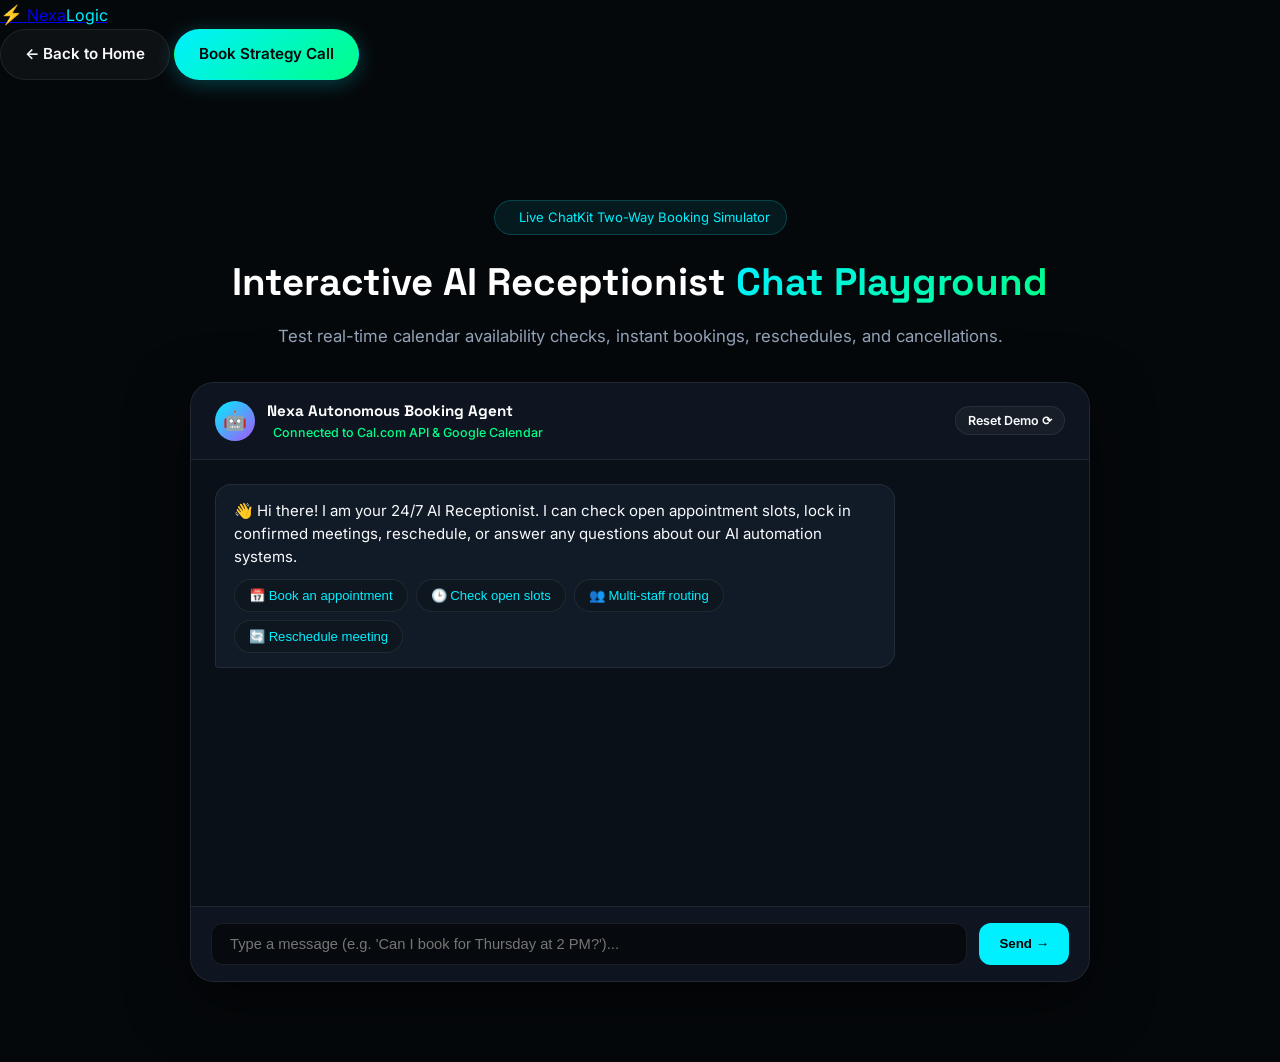
==== commit f1ab7220: "Add files via upload" ====
--- a/chatkit-demo.html
+++ b/chatkit-demo.html
@@ -255,7 +255,7 @@
           <div class="agent-avatar">🤖</div>
           <div class="agent-meta">
             <h4>Nexa Autonomous Booking Agent</h4>
-            <div class="agent-status"><span class="pulse-dot" style="background:#22c55e;"></span> Connected to Calendly API & Google Calendar</div>
+            <div class="agent-status"><span class="pulse-dot" style="background:#22c55e;"></span> Connected to Cal.com API & Google Calendar</div>
           </div>
         </div>
         <button class="btn btn-secondary" style="padding: 6px 12px; font-size: 0.78rem;" onclick="resetChat()">Reset Demo ⟳</button>
@@ -283,6 +283,15 @@
 
   <script>
     const msgBox = document.getElementById('chatkit-messages');
+    
+    // Conversation State Machine Context
+    let currentFlow = {
+      state: 'IDLE', // 'IDLE' | 'AWAITING_DAY' | 'AWAITING_TIME' | 'AWAITING_NAME' | 'AWAITING_EMAIL' | 'CONFIRMED'
+      selectedDay: '',
+      selectedTime: '',
+      userName: '',
+      userEmail: ''
+    };
 
     function appendBubble(sender, text) {
       const b = document.createElement('div');
@@ -307,59 +316,206 @@
     }
 
     function processAIResponse(userText) {
-      const lower = userText.toLowerCase();
+      const t = userText.toLowerCase().trim();
 
       setTimeout(() => {
-        if (lower.includes('book') || lower.includes('schedule') || lower.includes('appointment')) {
-          appendBubble('bot', `
-            ⚙️ <em>Executing tool: <code>getCalendlyAvailability(start="Today", multi_day=true)</code></em>...<br><br>
-            Here are the next available consultation openings directly on our calendar:
+        // 1. STATE-AWARE HANDLING: Handling "yes", "sure", "ok"
+        if (['yes', 'yeah', 'yep', 'sure', 'ok', 'okay', 'please', 'sounds good', 'let\'s do it', 'lets do it'].includes(t)) {
+          if (currentFlow.state === 'AWAITING_TIME' || currentFlow.state === 'AWAITING_DAY') {
+            appendBubble('bot', `
+              Awesome! Which of these times works best for your schedule?
+              <div class="slot-grid">
+                <div class="slot-pill" onclick="handleSlotSelection('Thursday at 10:30 AM')">📅 Thu, 10:30 AM</div>
+                <div class="slot-pill" onclick="handleSlotSelection('Thursday at 2:00 PM')">📅 Thu, 2:00 PM</div>
+                <div class="slot-pill" onclick="handleSlotSelection('Friday at 11:00 AM')">📅 Fri, 11:00 AM</div>
+                <div class="slot-pill" onclick="handleSlotSelection('Friday at 3:30 PM')">📅 Fri, 3:30 PM</div>
+              </div>
+            `);
+            currentFlow.state = 'AWAITING_TIME';
+            return;
+          } else {
+            appendBubble('bot', `
+              Great! Would you like to check available slots for a 15-minute AI Strategy Call this week?
+              <div class="quick-starters">
+                <button class="starter-btn" onclick="handleQuickClick('📅 Show Thursday Slots')">📅 Thursday Slots</button>
+                <button class="starter-btn" onclick="handleQuickClick('📅 Show Friday Slots')">📅 Friday Slots</button>
+              </div>
+            `);
+            currentFlow.state = 'AWAITING_DAY';
+            return;
+          }
+        }
+
+        // 2. DAY SPECIFIC MATCHING: "thursday", "friday", "tomorrow"
+        if (t.includes('thursday') || t.includes('thu')) {
+          currentFlow.selectedDay = 'Thursday';
+          currentFlow.state = 'AWAITING_TIME';
+          appendBubble('bot', `
+            ⚙️ <em>Querying Cal.com API for Thursday openings...</em><br><br>
+            I found <strong>2 available openings</strong> for Thursday:
             <div class="slot-grid">
-              <div class="slot-pill" onclick="bookSpecificSlot('Thursday at 10:30 AM')">📅 Thu, 10:30 AM</div>
-              <div class="slot-pill" onclick="bookSpecificSlot('Thursday at 2:00 PM')">📅 Thu, 2:00 PM</div>
-              <div class="slot-pill" onclick="bookSpecificSlot('Friday at 11:00 AM')">📅 Fri, 11:00 AM</div>
-              <div class="slot-pill" onclick="bookSpecificSlot('Friday at 3:30 PM')">📅 Fri, 3:30 PM</div>
+              <div class="slot-pill" onclick="handleSlotSelection('Thursday at 10:30 AM')">🕒 10:30 AM (Morning)</div>
+              <div class="slot-pill" onclick="handleSlotSelection('Thursday at 2:00 PM')">🕒 2:00 PM (Afternoon)</div>
             </div>
-            <br>Click any slot above or type your preferred time!
-          `);
-        } else if (lower.includes('available') || lower.includes('open') || lower.includes('time')) {
-          appendBubble('bot', `
-            I have 4 open slots this week synchronized across our Google Calendar:<br>
+            <br>Which of these two times suits you best?
+          `);
+          return;
+        }
+
+        if (t.includes('friday') || t.includes('fri')) {
+          currentFlow.selectedDay = 'Friday';
+          currentFlow.state = 'AWAITING_TIME';
+          appendBubble('bot', `
+            ⚙️ <em>Querying Cal.com API for Friday openings...</em><br><br>
+            I found <strong>2 available openings</strong> for Friday:
+            <div class="slot-grid">
+              <div class="slot-pill" onclick="handleSlotSelection('Friday at 11:00 AM')">🕒 11:00 AM (Morning)</div>
+              <div class="slot-pill" onclick="handleSlotSelection('Friday at 3:30 PM')">🕒 3:30 PM (Afternoon)</div>
+            </div>
+            <br>Which time works best for you?
+          `);
+          return;
+        }
+
+        // 3. TIME SELECTION MATCHING: "10:30", "2pm", "2:00", "11", "3:30", "morning", "afternoon"
+        if (t.includes('10:30') || t.includes('10:30am') || (t.includes('morning') && currentFlow.selectedDay === 'Thursday')) {
+          handleSlotSelection('Thursday at 10:30 AM');
+          return;
+        }
+        if (t.includes('2pm') || t.includes('2:00') || t.includes('2:00pm') || t === '2' || (t.includes('afternoon') && currentFlow.selectedDay === 'Thursday')) {
+          handleSlotSelection('Thursday at 2:00 PM');
+          return;
+        }
+        if (t.includes('11:00') || t.includes('11am') || t === '11' || (t.includes('morning') && currentFlow.selectedDay === 'Friday')) {
+          handleSlotSelection('Friday at 11:00 AM');
+          return;
+        }
+        if (t.includes('3:30') || t.includes('3:30pm') || (t.includes('afternoon') && currentFlow.selectedDay === 'Friday')) {
+          handleSlotSelection('Friday at 3:30 PM');
+          return;
+        }
+
+        // 4. NAME / EMAIL INTAKE STEP
+        if (currentFlow.state === 'AWAITING_NAME') {
+          currentFlow.userName = userText;
+          currentFlow.state = 'AWAITING_EMAIL';
+          appendBubble('bot', `
+            Pleasure to meet you, <strong>${currentFlow.userName}</strong>! What is your best <strong>business email address</strong> to send the calendar invite and Google Meet link to?
+          `);
+          return;
+        }
+
+        if (currentFlow.state === 'AWAITING_EMAIL' || (t.includes('@') && t.includes('.'))) {
+          currentFlow.userEmail = userText;
+          currentFlow.state = 'CONFIRMED';
+          appendBubble('bot', `
+            ✅ <strong>All Set! Your Meeting is Confirmed!</strong><br><br>
+            ⚙️ <em>Executed tool: <code>createCalComMeeting(time="${currentFlow.selectedTime || 'Thursday at 2:00 PM'}", email="${currentFlow.userEmail}")</code></em><br><br>
+            • 👤 <strong>Name:</strong> ${currentFlow.userName || 'Valued Client'}<br>
+            • ✉️ <strong>Email:</strong> ${currentFlow.userEmail}<br>
+            • 📅 <strong>Scheduled Time:</strong> ${currentFlow.selectedTime || 'Thursday at 2:00 PM'}<br>
+            • 🔗 <strong>Location:</strong> Google Meet (Link sent to your inbox)<br><br>
+            Our engineering team is notified and looking forward to speaking with you!
+          `);
+          return;
+        }
+
+        // 5. INTENT: BOOKING / SCHEDULING
+        if (t.includes('book') || t.includes('schedule') || t.includes('appointment') || t.includes('consultation') || t.includes('meeting')) {
+          currentFlow.state = 'AWAITING_TIME';
+          appendBubble('bot', `
+            ⚙️ <em>Executing tool: <code>getCalComAvailability(multi_day=true)</code></em>...<br><br>
+            I've checked our live schedule. Here are the soonest openings:
+            <div class="slot-grid">
+              <div class="slot-pill" onclick="handleSlotSelection('Thursday at 10:30 AM')">📅 Thu, 10:30 AM</div>
+              <div class="slot-pill" onclick="handleSlotSelection('Thursday at 2:00 PM')">📅 Thu, 2:00 PM</div>
+              <div class="slot-pill" onclick="handleSlotSelection('Friday at 11:00 AM')">📅 Fri, 11:00 AM</div>
+              <div class="slot-pill" onclick="handleSlotSelection('Friday at 3:30 PM')">📅 Fri, 3:30 PM</div>
+            </div>
+            <br>Click one of the buttons above, or simply type your preferred time!
+          `);
+          return;
+        }
+
+        // 6. INTENT: AVAILABILITY CHECK
+        if (t.includes('available') || t.includes('open') || t.includes('times') || t.includes('slots') || t.includes('when')) {
+          currentFlow.state = 'AWAITING_TIME';
+          appendBubble('bot', `
+            We have 4 openings synchronized directly across our calendar this week:<br>
             • <strong>Thursday:</strong> 10:30 AM & 2:00 PM<br>
             • <strong>Friday:</strong> 11:00 AM & 3:30 PM<br><br>
-            Would you like me to reserve one of these for you?
-          `);
-        } else if (lower.includes('specialist') || lower.includes('doctor') || lower.includes('route')) {
-          appendBubble('bot', `
-            Yes! I use semantic intent matching to route callers and chat visitors to the exact right specialist (e.g. Dr. Sarah for Injectables vs Jessica for Laser Treatment). I automatically check the specific specialist's calendar.
-          `);
-        } else if (lower.includes('reschedule') || lower.includes('move') || lower.includes('change')) {
-          appendBubble('bot', `
-            ⚙️ <em>Executing tool: <code>updateCalendlyMeeting()</code></em>...<br><br>
-            I can move your appointment seamlessly. What is the email address associated with your original booking, and what new day works best for you?
-          `);
-        } else {
-          appendBubble('bot', `
-            I can help you schedule, check live availability, or answer any technical questions about integrating AI agents with your CRM. Would you like to reserve a 1-on-1 strategy call with our engineering team?
-          `);
-        }
-      }, 500);
-    }
-
-    function bookSpecificSlot(slot) {
-      appendBubble('user', `I would like to book ${slot}`);
-      setTimeout(() => {
+            Which day would you prefer to reserve? (Say <strong>Thursday</strong> or <strong>Friday</strong>)
+          `);
+          return;
+        }
+
+        // 7. INTENT: GREETINGS
+        if (t.includes('hi') || t.includes('hello') || t.includes('hey') || t.includes('howdy') || t === 'hi') {
+          appendBubble('bot', `
+            Hello! 👋 I am the Nexa Logic autonomous receptionist. I can check live calendar availability, book meetings, or answer questions about our AI phone & chat systems. How can I help you today?
+          `);
+          return;
+        }
+
+        // 8. INTENT: PRICING / COSTS
+        if (t.includes('price') || t.includes('pricing') || t.includes('cost') || t.includes('how much') || t.includes('package') || t.includes('fee')) {
+          appendBubble('bot', `
+            We customize our AI systems based on your business volume and CRM stack (typically structured as a one-time turnkey setup + a monthly optimization retainer).<br><br>
+            On our 15-minute strategy call, we perform a complete revenue audit to show your exact ROI. Would you like to grab a slot this Thursday or Friday?
+          `);
+          return;
+        }
+
+        // 9. INTENT: MULTI-STAFF & SPECIALIST ROUTING
+        if (t.includes('specialist') || t.includes('doctor') || t.includes('route') || t.includes('team') || t.includes('staff')) {
+          appendBubble('bot', `
+            Yes! I support <strong>Multi-Staff Routing</strong>. When a caller or visitor mentions a specific service (e.g. Botox vs Laser, or Personal Injury vs Criminal Defense), I dynamically query that specific specialist's calendar and book the exact event type.
+          `);
+          return;
+        }
+
+        // 10. INTENT: RESCHEDULE OR CANCEL
+        if (t.includes('reschedule') || t.includes('move') || t.includes('change') || t.includes('cancel')) {
+          appendBubble('bot', `
+            ⚙️ <em>Executing tool: <code>updateCalComMeeting()</code></em>...<br><br>
+            I can update or cancel your appointment on the fly without human staff. Please provide the <strong>email address</strong> used for your original booking, and what new day you'd like to switch to!
+          `);
+          return;
+        }
+
+        // 11. INTENT: HOW DOES IT WORK / CRM INTEGRATION
+        if (t.includes('crm') || t.includes('how it works') || t.includes('gohighlevel') || t.includes('hubspot') || t.includes('cal.com') || t.includes('integrate')) {
+          appendBubble('bot', `
+            We connect directly to Cal.com, Google Calendar, GoHighLevel, and major CRMs. When a customer speaks with me, I perform real-time tool calling to check availability, lock in confirmed slots, and sync all contact data into your pipeline automatically!
+          `);
+          return;
+        }
+
+        // 12. DEFAULT FALLBACK
         appendBubble('bot', `
-          ✅ <strong>Confirmed!</strong><br>
-          ⚙️ <em>Executed tool: <code>createCalendlyContactMeeting(time="${slot}", format="E.164")</code></em><br><br>
-          Your 15-minute Strategy Call is locked in for <strong>${slot}</strong>.<br>
-          • 📅 Calendar invite sent to your Google Calendar<br>
-          • 🔔 Notification dispatched to CRM pipeline
+          I can help you check real-time calendar availability, schedule a meeting, or demonstrate multi-staff routing. Would you like to view our open slots for <strong>Thursday</strong> or <strong>Friday</strong>?
         `);
-      }, 600);
+
+      }, 400);
+    }
+
+    function handleSlotSelection(slot) {
+      currentFlow.selectedTime = slot;
+      currentFlow.state = 'AWAITING_NAME';
+      appendBubble('bot', `
+        Selected: <strong>${slot}</strong> 🕒<br><br>
+        To finalize the calendar invite on Google Calendar and reserve this slot, what is your <strong>Full Name</strong>?
+      `);
     }
 
     function resetChat() {
+      currentFlow = {
+        state: 'IDLE',
+        selectedDay: '',
+        selectedTime: '',
+        userName: '',
+        userEmail: ''
+      };
       msgBox.innerHTML = `
         <div class="chat-bubble bot">
           👋 Hi there! I am your 24/7 AI Receptionist. I can check open appointment slots, lock in confirmed meetings, reschedule, or answer any questions about our AI automation systems.
--- a/style.css
+++ b/style.css
@@ -111,61 +111,147 @@
   100% { transform: translate3d(-50px, 120px, 0) scale(0.9); }
 }
 
-/* ================= Topbar / Navigation ================= */
-.topbar {
+/* ================= Floating Dynamic Island Header / Navigation ================= */
+.floating-nav-container {
   position: sticky;
-  top: 0;
-  z-index: 100;
-  background: rgba(5, 8, 11, 0.85);
-  backdrop-filter: blur(16px);
-  border-bottom: 1px solid var(--border);
-}
-
-.topbar-inner {
+  top: 14px;
+  z-index: 200;
+  width: 100%;
+  pointer-events: none;
+}
+
+.floating-nav-inner {
   max-width: 1180px;
   margin: 0 auto;
-  padding: 16px 24px;
+  padding: 0 20px;
   display: flex;
   justify-content: space-between;
   align-items: center;
-}
-
-.brand-logo {
+  pointer-events: auto;
+}
+
+.floating-nav-inner .brand-logo {
   display: flex;
   align-items: center;
   gap: 10px;
   text-decoration: none;
   font-family: var(--font-display);
   font-weight: 700;
-  font-size: 1.35rem;
+  font-size: 1.25rem;
   color: #fff;
   letter-spacing: -0.02em;
+  background: rgba(10, 16, 26, 0.7);
+  backdrop-filter: blur(16px);
+  -webkit-backdrop-filter: blur(16px);
+  border: 1px solid var(--border);
+  padding: 8px 18px;
+  border-radius: 9999px;
+  box-shadow: 0 10px 30px rgba(0, 0, 0, 0.5);
+  transition: all 0.25s ease;
+}
+
+.floating-nav-inner .brand-logo:hover {
+  border-color: var(--cyan);
+  box-shadow: 0 10px 30px rgba(0, 240, 255, 0.2);
 }
 
 .logo-icon {
   color: var(--cyan);
-  font-size: 1.25rem;
+  font-size: 1.15rem;
 }
 
 .logo-accent {
   color: var(--cyan);
 }
 
-.nav-links {
-  display: flex;
-  gap: 28px;
-}
-
-.nav-links a {
-  color: var(--text-muted);
+/* Dynamic Island Floating Capsule */
+.nav-island {
+  display: flex;
+  align-items: center;
+  gap: 6px;
+  background: rgba(14, 22, 34, 0.75);
+  backdrop-filter: blur(24px);
+  -webkit-backdrop-filter: blur(24px);
+  border: 1px solid rgba(255, 255, 255, 0.12);
+  border-radius: 9999px;
+  padding: 6px 10px;
+  box-shadow: 0 16px 40px rgba(0, 0, 0, 0.7), inset 0 1px 0 rgba(255, 255, 255, 0.1);
+  transition: all 0.3s cubic-bezier(0.16, 1, 0.3, 1);
+}
+
+.island-item {
+  position: relative;
+  display: flex;
+  align-items: center;
+  justify-content: center;
   text-decoration: none;
-  font-size: 0.92rem;
-  font-weight: 500;
-  transition: color 0.2s ease;
-}
-
-.nav-links a:hover {
+  color: var(--text-dim);
+  transition: all 0.25s ease;
+}
+
+.island-icon-box {
+  width: 38px;
+  height: 38px;
+  border-radius: 50%;
+  display: flex;
+  align-items: center;
+  justify-content: center;
+  transition: all 0.25s ease;
+}
+
+.island-item:hover .island-icon-box {
+  color: #fff;
+  background: rgba(255, 255, 255, 0.08);
+}
+
+/* Active Glowing Circle Pill (Matching AIROMOB Screenshots) */
+.island-item.active .island-icon-box {
+  background: linear-gradient(135deg, #a855f7 0%, #00f0ff 100%);
+  color: #fff;
+  box-shadow: 0 0 18px rgba(168, 85, 247, 0.7), 0 0 10px rgba(0, 240, 255, 0.4);
+  transform: scale(1.05);
+}
+
+.island-divider {
+  width: 1px;
+  height: 20px;
+  background: rgba(255, 255, 255, 0.12);
+  margin: 0 4px;
+}
+
+.island-cta .island-icon-box {
   color: var(--cyan);
+}
+
+/* Tooltip on Hover */
+.island-item::after {
+  content: attr(data-tooltip);
+  position: absolute;
+  top: calc(100% + 10px);
+  left: 50%;
+  transform: translateX(-50%) translateY(4px);
+  background: rgba(10, 16, 26, 0.95);
+  border: 1px solid var(--border);
+  color: #fff;
+  font-size: 0.74rem;
+  font-weight: 600;
+  padding: 4px 10px;
+  border-radius: 6px;
+  white-space: nowrap;
+  opacity: 0;
+  pointer-events: none;
+  transition: all 0.2s ease;
+  box-shadow: 0 8px 20px rgba(0, 0, 0, 0.6);
+  z-index: 210;
+}
+
+.island-item:hover::after {
+  opacity: 1;
+  transform: translateX(-50%) translateY(0);
+}
+
+.nav-right-cta {
+  display: block;
 }
 
 /* ================= Buttons ================= */
@@ -681,6 +767,51 @@
   display: block;
 }
 
+/* Voice Cloning Lab Styles */
+.clone-profile-card {
+  background: var(--bg-surface);
+  border: 1px solid var(--border);
+  border-radius: var(--radius-m);
+  padding: 16px;
+  cursor: pointer;
+  transition: all 0.25s ease;
+}
+
+.clone-profile-card:hover {
+  border-color: rgba(0, 240, 255, 0.4);
+  transform: translateY(-2px);
+}
+
+.clone-profile-card.active {
+  background: rgba(0, 240, 255, 0.08);
+  border-color: var(--cyan);
+  box-shadow: 0 0 20px rgba(0, 240, 255, 0.15);
+}
+
+.clone-waveform .wave-bar {
+  width: 4px;
+  height: 12px;
+  background: rgba(0, 240, 255, 0.4);
+  border-radius: 9999px;
+  transition: height 0.15s ease;
+}
+
+.clone-waveform.playing .wave-bar {
+  background: var(--cyan);
+  animation: waveAnim 0.8s ease-in-out infinite alternate;
+}
+
+.clone-waveform.playing .wave-bar:nth-child(2n) { animation-delay: 0.1s; }
+.clone-waveform.playing .wave-bar:nth-child(3n) { animation-delay: 0.2s; }
+.clone-waveform.playing .wave-bar:nth-child(4n) { animation-delay: 0.3s; }
+.clone-waveform.playing .wave-bar:nth-child(5n) { animation-delay: 0.15s; }
+
+@keyframes waveAnim {
+  0% { height: 8px; }
+  50% { height: 38px; }
+  100% { height: 16px; }
+}
+
 /* Voice Simulation Box */
 .voice-sim-box {
   display: flex;
@@ -848,8 +979,143 @@
   transition: transform 0.2s ease;
 }
 
-.btn-send:hover {
-  transform: scale(1.05);
+/* ================= Free Custom Demo Request Section ================= */
+.request-demo-section {
+  position: relative;
+  z-index: 1;
+  padding: 100px 0;
+  background: radial-gradient(circle at top center, rgba(0, 240, 255, 0.05) 0%, transparent 70%);
+}
+
+.demo-form-card {
+  background: var(--bg-card);
+  border: 1px solid var(--border);
+  border-radius: var(--radius-l);
+  padding: 44px;
+  max-width: 820px;
+  margin: 0 auto;
+  box-shadow: 0 24px 60px rgba(0, 0, 0, 0.8), 0 0 30px rgba(0, 240, 255, 0.08);
+}
+
+.form-grid-2 {
+  display: grid;
+  grid-template-columns: 1fr 1fr;
+  gap: 20px;
+}
+
+.form-group {
+  margin-bottom: 20px;
+}
+
+.form-group label {
+  display: block;
+  font-size: 0.88rem;
+  font-weight: 600;
+  color: var(--text-primary);
+  margin-bottom: 8px;
+}
+
+.form-group label .req {
+  color: var(--cyan);
+}
+
+.form-group label .opt {
+  font-size: 0.76rem;
+  color: var(--text-dim);
+  font-weight: 400;
+}
+
+.form-group input,
+.form-group select,
+.form-group textarea {
+  width: 100%;
+  background: var(--bg-surface);
+  border: 1px solid var(--border);
+  border-radius: 12px;
+  padding: 14px 18px;
+  color: #fff;
+  font-family: var(--font-body);
+  font-size: 0.95rem;
+  outline: none;
+  transition: all 0.2s ease;
+}
+
+.form-group input:focus,
+.form-group select:focus,
+.form-group textarea:focus {
+  border-color: var(--cyan);
+  box-shadow: 0 0 16px rgba(0, 240, 255, 0.2);
+}
+
+.form-group select option {
+  background: #0b1118;
+  color: #fff;
+}
+
+.no-website-toggle-box {
+  margin: -6px 0 20px;
+}
+
+.custom-checkbox-label {
+  display: flex;
+  align-items: center;
+  gap: 10px;
+  font-size: 0.86rem;
+  color: var(--text-muted);
+  cursor: pointer;
+  user-select: none;
+}
+
+.custom-checkbox-label input[type="checkbox"] {
+  width: 18px;
+  height: 18px;
+  accent-color: var(--cyan);
+  cursor: pointer;
+}
+
+.form-security-badges {
+  display: flex;
+  flex-wrap: wrap;
+  justify-content: center;
+  gap: 20px;
+  margin-top: 20px;
+  font-size: 0.82rem;
+  color: var(--text-dim);
+}
+
+.demo-success-box {
+  text-align: center;
+  padding: 40px 20px;
+  animation: fadeIn 0.4s ease;
+}
+
+.success-icon-badge {
+  font-size: 3.5rem;
+  margin-bottom: 14px;
+}
+
+.success-delivery-card {
+  background: var(--bg-surface);
+  border: 1px solid var(--border);
+  border-radius: 14px;
+  padding: 18px 24px;
+  max-width: 440px;
+  margin: 16px auto;
+  text-align: left;
+  display: flex;
+  flex-direction: column;
+  gap: 8px;
+  font-size: 0.9rem;
+}
+
+@media (max-width: 768px) {
+  .demo-form-card {
+    padding: 24px 18px;
+  }
+  .form-grid-2 {
+    grid-template-columns: 1fr;
+    gap: 0;
+  }
 }
 
 /* ================= ROI Calculator ================= */
@@ -1384,11 +1650,137 @@
   transform: scale(1.08);
 }
 
+/* Mobile Swipe Guide Banner */
+.mobile-swipe-guide {
+  display: none;
+  text-align: center;
+  margin-bottom: 12px;
+  font-size: 0.8rem;
+  color: var(--cyan);
+  background: rgba(0, 240, 255, 0.08);
+  border: 1px dashed rgba(0, 240, 255, 0.25);
+  border-radius: 9999px;
+  padding: 6px 14px;
+}
+
+/* Mobile Demo Pagination Dots */
+.mobile-demo-dots {
+  display: none;
+  justify-content: center;
+  gap: 8px;
+  padding: 10px 0 6px;
+  background: rgba(5, 8, 11, 0.9);
+}
+
+.m-dot {
+  width: 8px;
+  height: 8px;
+  border-radius: 50%;
+  background: rgba(255, 255, 255, 0.2);
+  cursor: pointer;
+  transition: all 0.3s ease;
+}
+
+.m-dot.active {
+  width: 24px;
+  border-radius: 9999px;
+  background: var(--cyan);
+  box-shadow: 0 0 10px rgba(0, 240, 255, 0.6);
+}
+
+@media (max-width: 900px) {
+  .nav-right-cta {
+    display: none;
+  }
+}
+
+@media (max-width: 768px) {
+  .floating-nav-container {
+    top: 10px;
+  }
+  .floating-nav-inner {
+    justify-content: center;
+    padding: 0 12px;
+  }
+  .floating-nav-inner .brand-logo {
+    display: none;
+  }
+  .nav-island {
+    padding: 4px 6px;
+    gap: 2px;
+    box-shadow: 0 12px 30px rgba(0, 0, 0, 0.8), 0 0 15px rgba(0, 240, 255, 0.15);
+  }
+  .island-icon-box {
+    width: 34px;
+    height: 34px;
+  }
+  .island-icon-box svg {
+    width: 16px;
+    height: 16px;
+  }
+  .island-divider {
+    height: 16px;
+    margin: 0 2px;
+  }
+  .mobile-swipe-guide {
+    display: inline-block;
+  }
+  .mobile-demo-dots {
+    display: flex;
+  }
+  .demo-tabs {
+    overflow-x: auto;
+    -webkit-overflow-scrolling: touch;
+    scrollbar-width: none;
+    flex-wrap: nowrap;
+    padding: 8px 12px;
+    gap: 8px;
+    background: rgba(5, 8, 11, 0.95);
+  }
+  .demo-tabs::-webkit-scrollbar {
+    display: none;
+  }
+  .demo-tab {
+    flex: 0 0 auto;
+    padding: 10px 16px;
+    border-radius: 9999px;
+    border: 1px solid var(--border);
+    font-size: 0.82rem;
+    white-space: nowrap;
+  }
+  .demo-tab.active {
+    background: rgba(0, 240, 255, 0.15);
+    border-color: var(--cyan);
+    box-shadow: 0 0 14px rgba(0, 240, 255, 0.25);
+    border-bottom: 1px solid var(--cyan);
+  }
+  .demo-view {
+    padding: 20px 14px;
+  }
+  .hero-grid {
+    padding: 30px 0;
+  }
+  .hero-content h1 {
+    font-size: 2.2rem;
+  }
+}
+
 @media (max-width: 480px) {
   .ai-chat-drawer {
     width: calc(100vw - 32px);
     right: -12px;
     height: 480px;
   }
-}
-
+  .nav-island {
+    padding: 4px 6px;
+  }
+  .island-icon-box {
+    width: 32px;
+    height: 32px;
+  }
+  .island-icon-box svg {
+    width: 15px;
+    height: 15px;
+  }
+}
+
